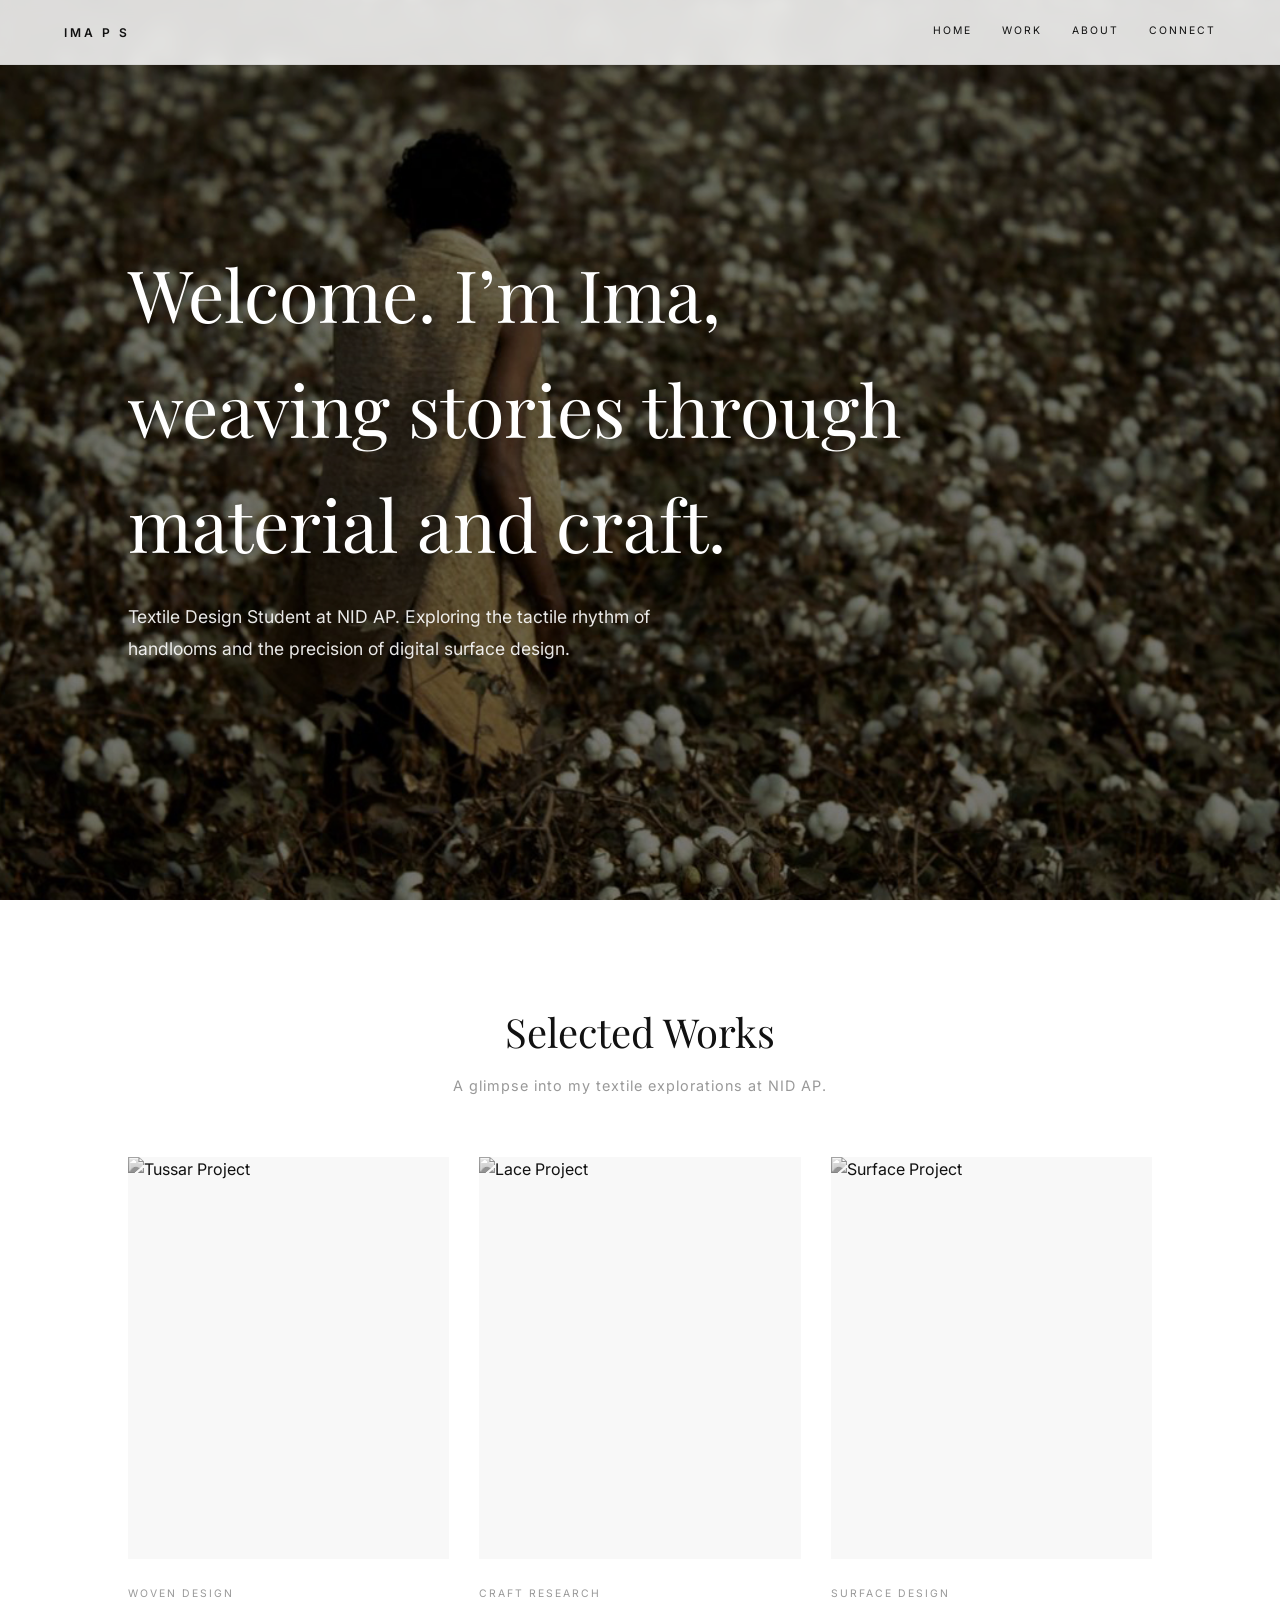
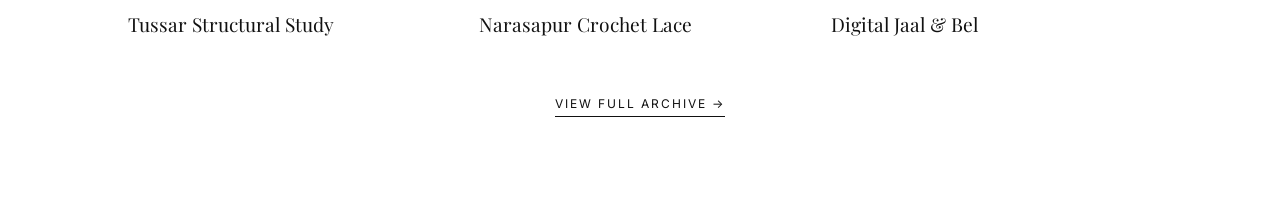
==== index.html @ 6221cf22 "update 2" ====
<!DOCTYPE html>
<html lang="en">
<head>
    <meta charset="UTF-8">
    <meta name="viewport" content="width=device-width, initial-scale=1.0">
    <title>Ima P S | Home</title>
    <link rel="stylesheet" href="style.css">
    <link href="https://fonts.googleapis.com/css2?family=Playfair+Display:ital,wght@0,400;1,700&family=Inter:wght@300;400;600&display=swap" rel="stylesheet">
</head>
<body>
  <nav>
    <div class="logo">
        <a href="index.html">Ima P S</a>
    </div>

    <div class="nav-links">
        <a href="index.html" class="nav-item">Home</a>
        <a href="work.html" class="nav-item">Work</a>
        <a href="about.html" class="nav-item">About</a>
        <a href="connect.html" class="nav-item">Connect</a>
    </div>
</nav>

   <main class="home-container">
    <div class="slideshow">
        <div class="slide active"><img src="images/woven design 1.jpg" alt="woen design project"></div>
        <div class="slide"><img src="images/woven design 2.jpg" alt="woen design project"></div>
        <div class="slide"><img src="images/woven design 3.jpg" alt="woen design project"></div>
    </div>

    <section class="home-overlay">
        <div class="home-content">
            <h1>Welcome. I’m Ima,<br>weaving stories through<br>material and craft.</h1>
            <p class="journey-note">
                Textile Design Student at NID AP. Exploring the tactile rhythm of handlooms and the precision of digital surface design.
            </p>
        </div>
    </section>
</main>
<section class="featured-works-home">
    <div class="featured-header">
        <h2>Selected Works</h2>
        <p>A glimpse into my textile explorations at NID AP.</p>
    </div>

    <div class="featured-grid-home">
        <a href="tussar.html" class="featured-item">
            <div class="featured-img">
                <img src="images/tussar-home.jpg" alt="Tussar Project">
            </div>
            <div class="featured-info">
                <span>Woven Design</span>
                <h3>Tussar Structural Study</h3>
            </div>
        </a>

        <a href="narasapur.html" class="featured-item">
            <div class="featured-img">
                <img src="images/lace-home.jpg" alt="Lace Project">
            </div>
            <div class="featured-info">
                <span>Craft Research</span>
                <h3>Narasapur Crochet Lace</h3>
            </div>
        </a>

        <a href="surface-design.html" class="featured-item">
            <div class="featured-img">
                <img src="images/surface-home.jpg" alt="Surface Project">
            </div>
            <div class="featured-info">
                <span>Surface Design</span>
                <h3>Digital Jaal & Bel</h3>
            </div>
        </a>
    </div>

    <div class="view-all-container">
        <a href="work.html" class="view-all-btn">View Full Archive →</a>
    </div>
</section>
<script src="https://cdnjs.cloudflare.com/ajax/libs/gsap/3.12.2/gsap.min.js"></script>
<script>
    let slides = document.querySelectorAll('.slide');
    let current = 0;

    function nextSlide() {
        // Fade out current
        gsap.to(slides[current], { opacity: 0, duration: 1.5 });
        
        // Move to next
        current = (current + 1) % slides.length;
        
        // Fade in next
        gsap.to(slides[current], { opacity: 1, duration: 1.5 });
    }

    // Change slide every 4 seconds
    setInterval(nextSlide, 4000);
</script>
</body>
</html>
---- style.css ----
:root { 
    --bg: #ffffff; 
    --text: #111111; 
    --accent: #999999; 
    --light: #f8f8f8; 
}

/* --- Global Reset --- */
* { margin: 0; padding: 0; box-sizing: border-box; }

body { 
    background: var(--bg); 
    color: var(--text); 
    font-family: 'Inter', sans-serif; 
    line-height: 1.6; 
}

h1, h2, h3 { font-family: 'Playfair Display', serif; font-weight: 400; }
a { text-decoration: none; color: inherit; transition: 0.3s; }

/* --- Navigation (Injiri Style) --- */
/* Navigation */
/* --- Slim Navigation --- */
nav {
    position: fixed; 
    top: 0; 
    width: 100%; 
    height: 65px; /* Reduced from 90px to make it slim */
    display: flex; 
    justify-content: space-between; 
    align-items: center;
    padding: 0 5%; 
    background: rgba(255, 255, 255, 0.85); 
    backdrop-filter: blur(10px); 
    z-index: 1000;
    border-bottom: 1px solid rgba(0,0,0,0.05); /* Very faint line for definition */
}

.logo a { 
    font-weight: 600; 
    text-transform: uppercase; 
    letter-spacing: 3px; 
    font-size: 0.75rem; /* Slightly smaller for the slim bar */
}

.nav-links {
    display: flex;
    gap: 30px; 
}

.nav-links a { 
    font-size: 0.65rem; /* Scaled down slightly */
    text-transform: uppercase; 
    letter-spacing: 2px; 
    padding-bottom: 2px;
}
/* This highlights the page you are currently on */
.nav-links a:hover, .nav-links a.active { 
    color: var(--accent); 
    border-bottom: 1px solid var(--accent); 
}
/* --- Standard Page Spacing --- */
/* This adds space to About, Work, and Connect so they don't hide under the Nav */
.about-section, .gallery-container, .contact-wrap {
    padding: 120px 10% 80px 10%;
}

/* --- Home Slideshow (Full Screen) --- */
.home-container {
    position: relative;
    height: 100vh; 
    width: 100%;
    overflow: hidden;
    z-index: 1;
}

.slideshow {
    position: absolute;
    top: 0; left: 0;
    width: 100%; height: 100%;
    z-index: 1;
}

.slide {
    position: absolute;
    top: 0; left: 0;
    width: 100%; height: 100%;
    opacity: 0;
    transition: opacity 1.5s ease-in-out; /* Smooth cross-fade */
}

.slide.active { opacity: 1; }

.slide img {
    width: 100%;
    height: 100%;
    object-fit: cover;
}

/* --- Home Content Overlay --- */
.home-overlay {
    position: relative;
    z-index: 10;
    height: 100%;
    display: flex;
    align-items: center;
    padding: 0 10%;
    background: rgba(0, 0, 0, 0.15); /* Darkens the image slightly for text clarity */
    color: #ffffff;
}

.home-content h1 {
    font-size: clamp(2.5rem, 6vw, 4.5rem);
    margin-bottom: 20px;
    text-shadow: 0 2px 15px rgba(0,0,0,0.3);
}

.journey-note {
    max-width: 600px;
    font-size: 1.1rem;
    color: rgba(255,255,255,0.9);
    line-height: 1.8;
}

/* --- About & CV --- */
.about-grid { 
    display: grid; 
    grid-template-columns: 1fr 1fr; 
    gap: 60px; 
    margin-bottom: 80px; 
    align-items: center; 
}

.profile-frame img { 
    width: 100%; 
    aspect-ratio: 4/5; 
    object-fit: cover; 
    background: var(--light); 
}

.cv-container h3 { 
    margin-bottom: 30px; 
    font-size: 0.8rem; 
    text-transform: uppercase; 
    letter-spacing: 2px; 
    color: var(--accent); 
}

.cv-row { 
    border-top: 1px solid #eee; 
    padding: 25px 0; 
    display: grid; 
    grid-template-columns: 1fr 2fr; 
}

/* --- Work Gallery (Safa Thasni Look) --- */
.project-grid { 
    display: grid; 
    grid-template-columns: repeat(auto-fill, minmax(300px, 1fr)); 
    gap: 50px 30px; 
}

.project-image { 
    width: 100%; 
    aspect-ratio: 3/4; 
    overflow: hidden; 
    background: var(--light); 
    margin-bottom: 15px; 
}

.project-image img { 
    width: 100%; height: 100%; 
    object-fit: cover; 
    filter: grayscale(100%); 
    transition: 0.8s cubic-bezier(0.16, 1, 0.3, 1); 
}

.project-card:hover img { 
    filter: grayscale(0%); 
    transform: scale(1.03); 
}

.project-info span { 
    font-size: 0.65rem; 
    text-transform: uppercase; 
    letter-spacing: 1.5px; 
    color: var(--accent); 
}

/* --- Contact Form --- */
.contact-form { 
    display: flex; 
    flex-direction: column; 
    gap: 30px; 
    max-width: 600px; 
    margin-top: 40px; 
}

.form-group { display: flex; flex-direction: column; border-bottom: 1px solid #ddd; }

.form-group label { 
    font-size: 0.6rem; 
    text-transform: uppercase; 
    letter-spacing: 2px; 
    color: var(--accent); 
    margin-bottom: 10px; 
}

.form-group input, .form-group textarea { 
    border: none; 
    outline: none; 
    padding-bottom: 10px; 
    font-size: 1.1rem; 
    background: transparent; 
}

.send-btn { 
    width: fit-content; 
    padding: 15px 45px; 
    background: #111; 
    color: #fff; 
    border: none; 
    cursor: pointer; 
    text-transform: uppercase; 
    letter-spacing: 2px; 
    font-size: 0.7rem; 
    margin-top: 20px;
}

/* --- Footer --- */
footer {
    padding: 60px 10%;
    text-align: center;
    font-size: 0.7rem;
    letter-spacing: 2px;
    text-transform: uppercase;
    color: var(--accent);
}

/* --- Mobile Fixes --- */
@media (max-width: 800px) {
    .about-grid, .cv-row { grid-template-columns: 1fr; gap: 20px; }
    nav { height: 70px; }
    .about-section, .gallery-container, .contact-wrap { padding-top: 100px; }
}
/* --- Adjusted Page Spacing --- */
.about-section, .gallery-container, .contact-wrap {
    padding: 95px 10% 60px 10%; /* Reduced from 120px to match the slim nav */
}
.home-overlay {
    height: 100vh;
    display: flex;
    align-items: center;
    padding: 0 10%;
}/* --- Project Detail Styles --- */
.project-detail-container {
    padding: 100px 10% 60px 10%;
}

.project-header {
    margin-bottom: 60px;
}

.back-link {
    font-size: 0.7rem;
    text-transform: uppercase;
    letter-spacing: 2px;
    color: var(--accent);
    display: block;
    margin-bottom: 20px;
}

.project-header h1 {
    font-size: 3rem;
    margin-bottom: 10px;
}

.project-subtitle {
    font-size: 0.9rem;
    color: var(--accent);
    text-transform: uppercase;
    letter-spacing: 1px;
}

/* Images & Text */
.project-content .large-image {
    width: 100%;
    margin-bottom: 40px;
}

.project-content .large-image img { width: 100%; height: auto; }

.project-description {
    max-width: 700px;
    margin-bottom: 60px;
    font-size: 1.1rem;
    line-height: 1.8;
}

.image-grid {
    display: grid;
    grid-template-columns: 1fr 1fr;
    gap: 30px;
    margin-bottom: 100px;
}

.image-grid img { width: 100%; }

/* Pagination (Next Project) */
.project-pagination {
    border-top: 1px solid #eee;
    padding-top: 60px;
    display: flex;
    justify-content: flex-end; /* Puts "Next" on the right */
}

.next-project {
    text-align: right;
    transition: 0.3s;
}

.next-project span {
    font-size: 0.7rem;
    text-transform: uppercase;
    letter-spacing: 2px;
    color: var(--accent);
}

.next-project h3 {
    font-size: 1.8rem;
    margin-top: 10px;
}

.next-project:hover {
    color: var(--accent);
}/* --- Featured Works on Home --- */
.featured-works-home {
    padding: 100px 10%;
    background: var(--bg);
}

.featured-header {
    margin-bottom: 60px;
    text-align: center;
}

.featured-header h2 {
    font-size: 2.5rem;
    margin-bottom: 10px;
}

.featured-header p {
    color: var(--accent);
    font-size: 0.9rem;
    letter-spacing: 1px;
}

.featured-grid-home {
    display: grid;
    grid-template-columns: repeat(3, 1fr); /* Exactly 3 spaces */
    gap: 30px;
    margin-bottom: 50px;
}

.featured-item {
    display: block;
    text-decoration: none;
    color: inherit;
}

.featured-img {
    width: 100%;
    aspect-ratio: 4/5;
    background: var(--light);
    overflow: hidden;
    margin-bottom: 20px;
}

.featured-img img {
    width: 100%;
    height: 100%;
    object-fit: cover;
    filter: grayscale(100%); /* Injiri/Safa Aesthetic */
    transition: 0.6s cubic-bezier(0.16, 1, 0.3, 1);
}

.featured-item:hover .featured-img img {
    filter: grayscale(0%);
    transform: scale(1.05);
}

.featured-info span {
    font-size: 0.65rem;
    text-transform: uppercase;
    letter-spacing: 2px;
    color: var(--accent);
}

.featured-info h3 {
    font-size: 1.2rem;
    margin-top: 5px;
}

/* View All Button */
.view-all-container {
    text-align: center;
    margin-top: 40px;
}

.view-all-btn {
    font-size: 0.75rem;
    text-transform: uppercase;
    letter-spacing: 2px;
    border-bottom: 1px solid var(--text);
    padding-bottom: 5px;
    transition: 0.3s;
}

.view-all-btn:hover {
    color: var(--accent);
    border-color: var(--accent);
}

/* Responsive */
@media (max-width: 900px) {
    .featured-grid-home {
        grid-template-columns: 1fr; /* Stack vertically on mobile */
    }
}
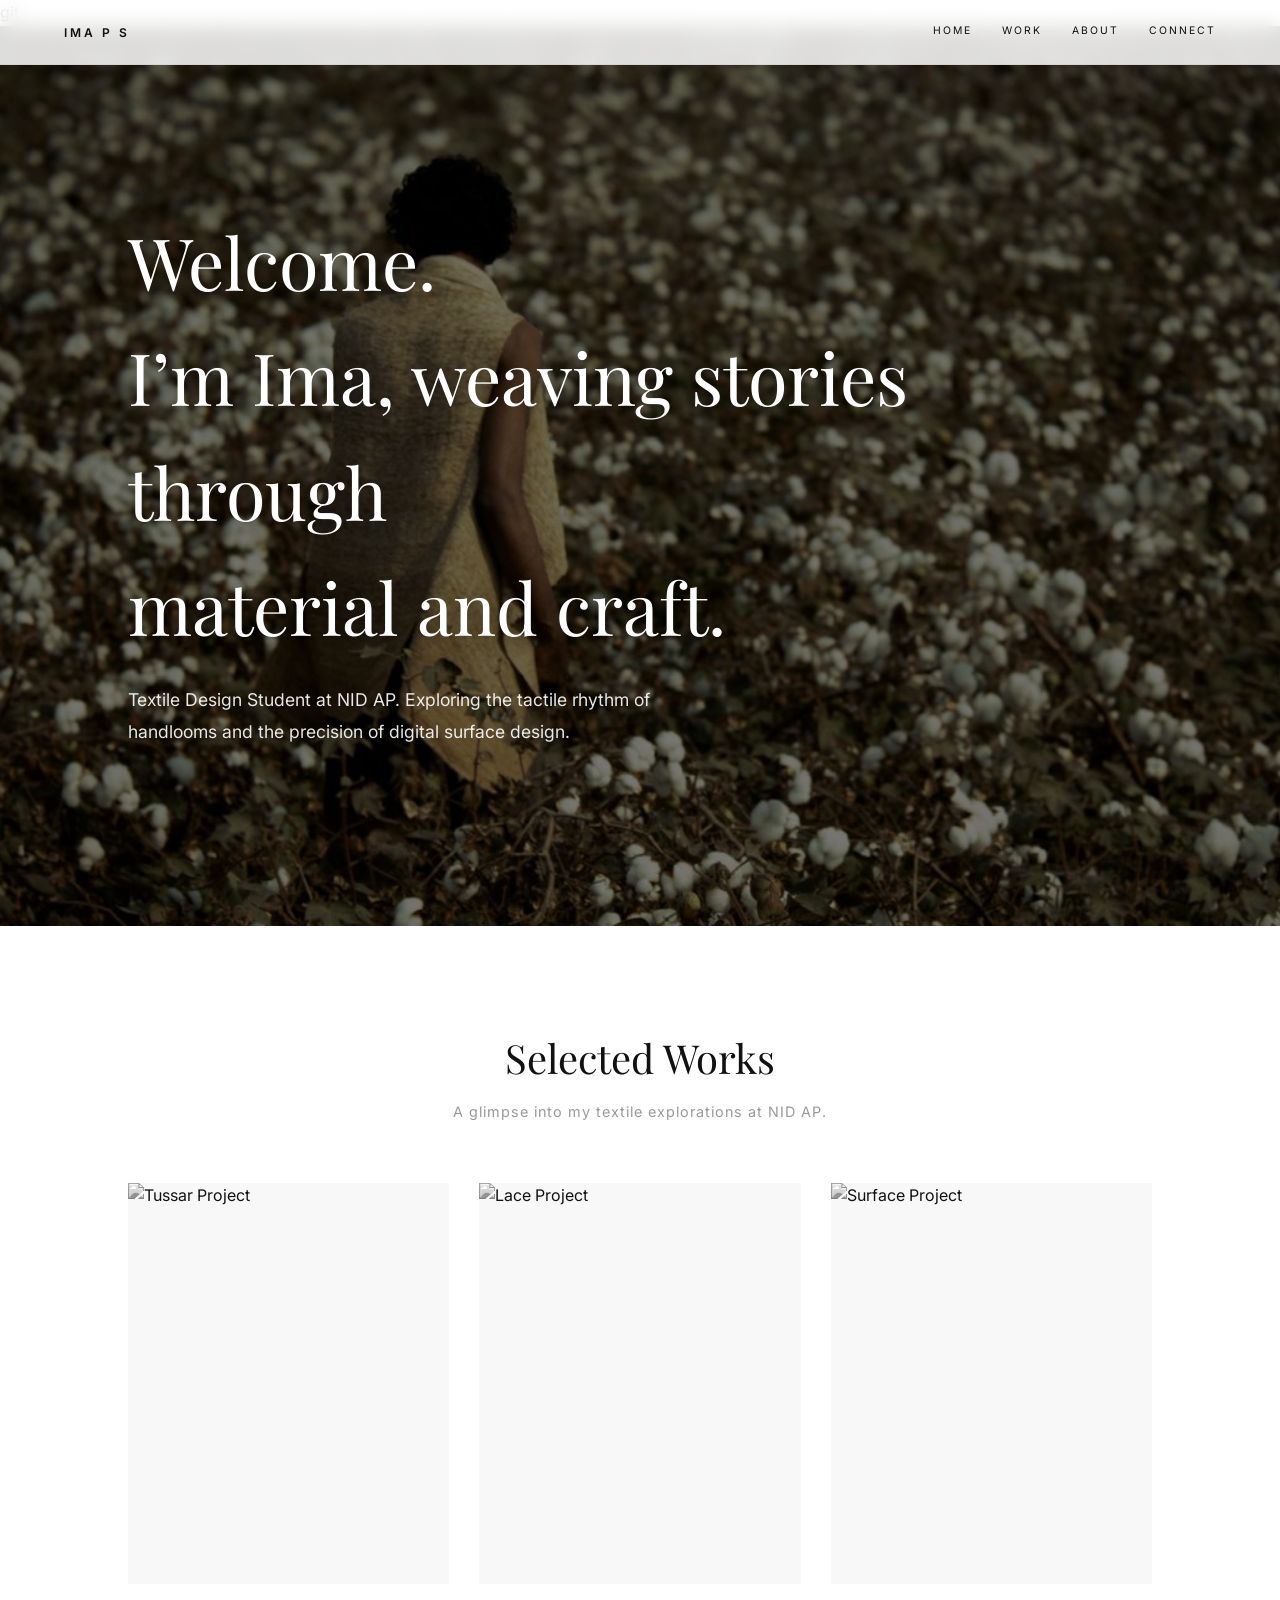
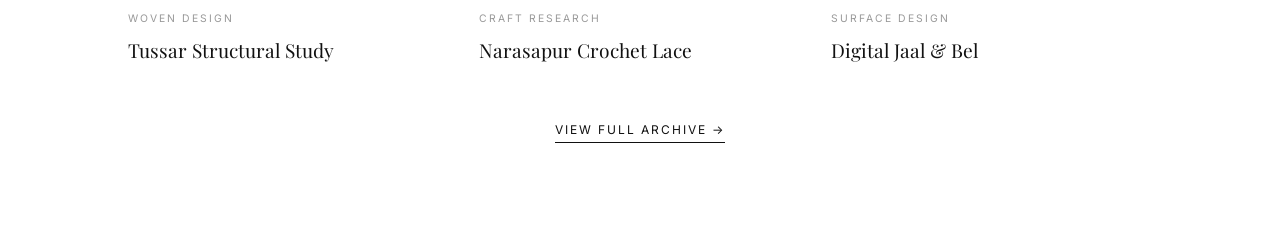
==== commit a785349b: "update 5" ====
--- a/index.html
+++ b/index.html
@@ -7,7 +7,7 @@
     <link rel="stylesheet" href="style.css">
     <link href="https://fonts.googleapis.com/css2?family=Playfair+Display:ital,wght@0,400;1,700&family=Inter:wght@300;400;600&display=swap" rel="stylesheet">
 </head>
-<body>
+git <body>
   <nav>
     <div class="logo">
         <a href="index.html">Ima P S</a>
@@ -30,7 +30,7 @@
 
     <section class="home-overlay">
         <div class="home-content">
-            <h1>Welcome. I’m Ima,<br>weaving stories through<br>material and craft.</h1>
+            <h1>Welcome.<br>I’m Ima, weaving stories through<br>material and craft.</h1>
             <p class="journey-note">
                 Textile Design Student at NID AP. Exploring the tactile rhythm of handlooms and the precision of digital surface design.
             </p>
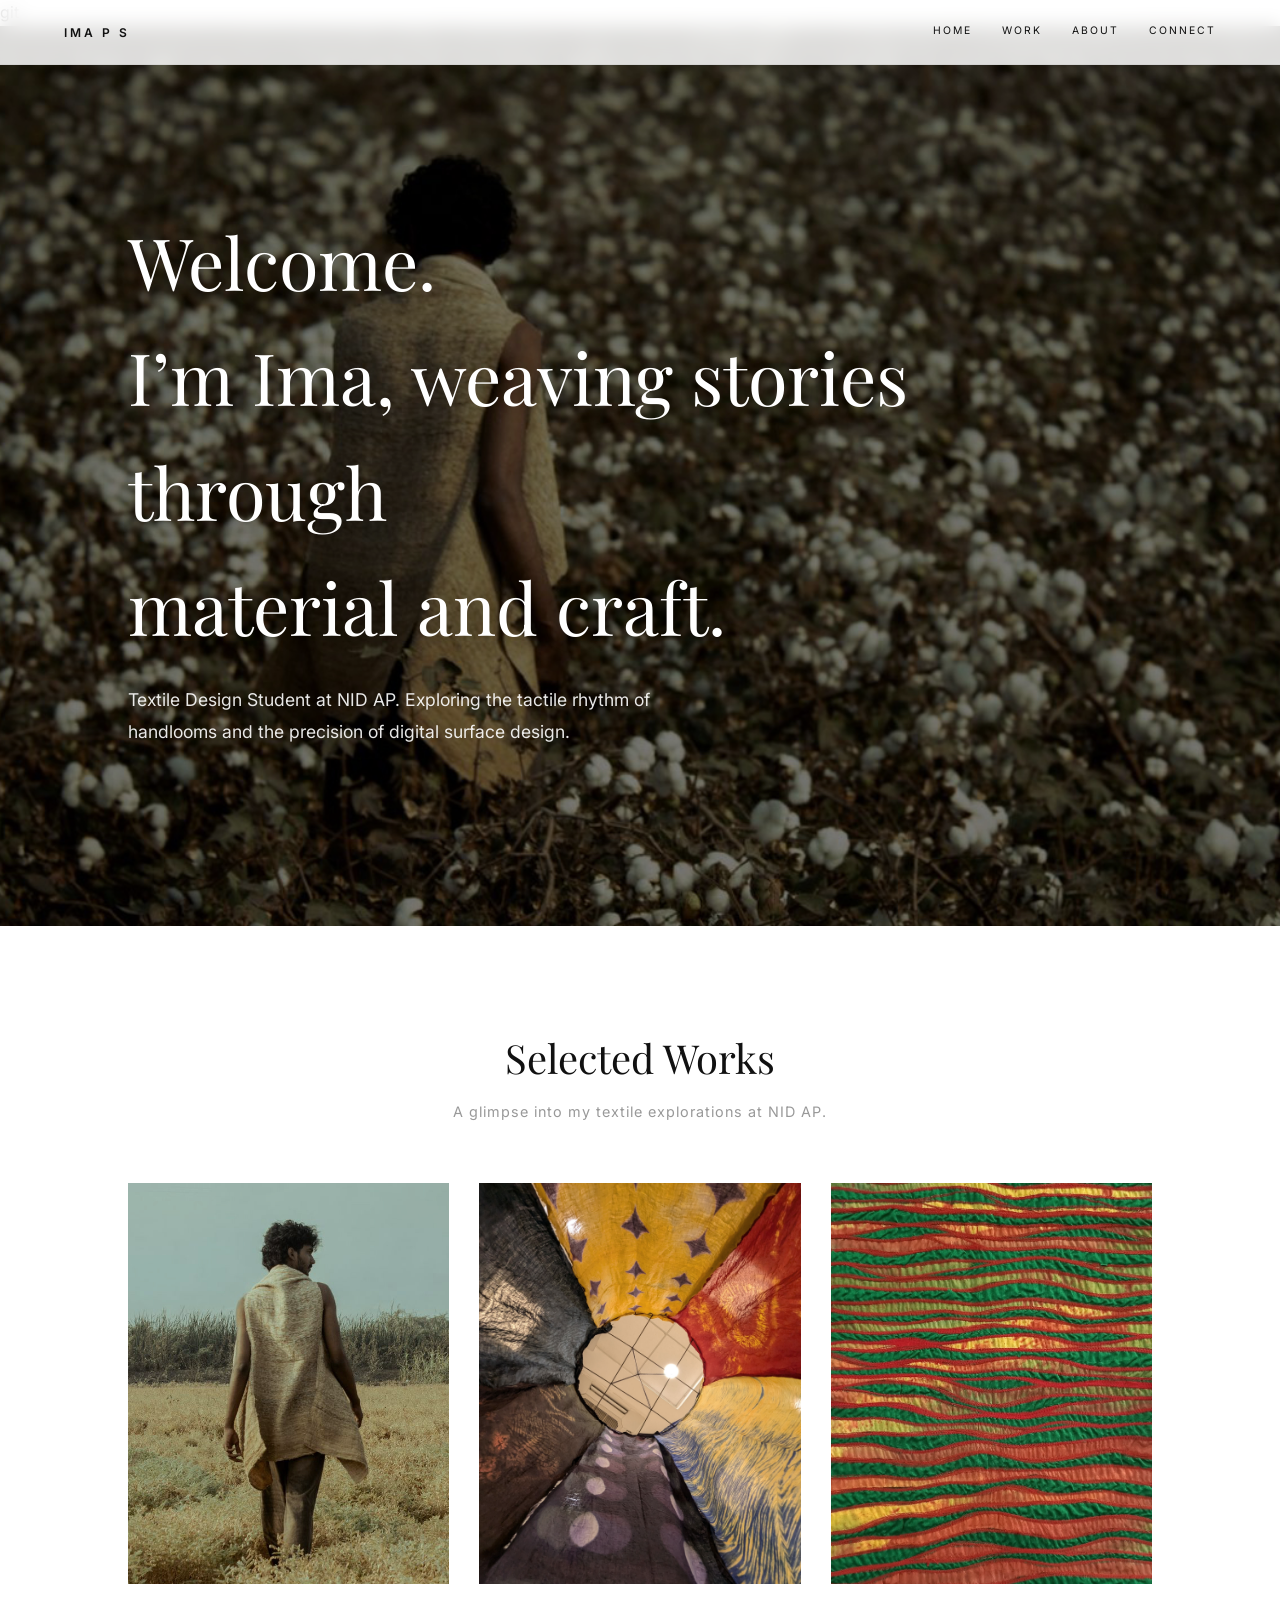
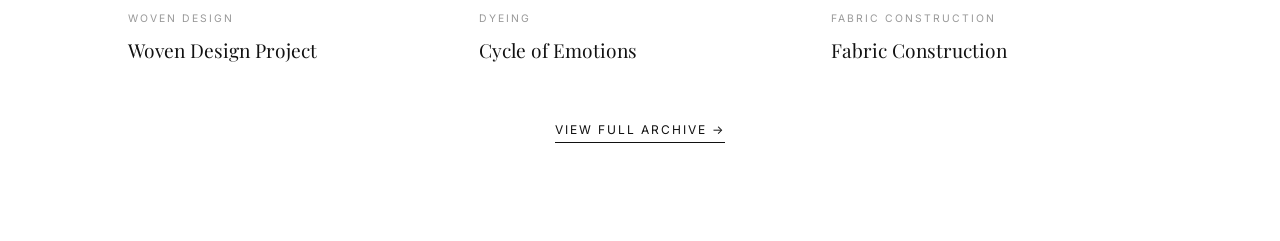
==== commit 1a5712a0: "update 6" ====
--- a/index.html
+++ b/index.html
@@ -46,31 +46,31 @@
     <div class="featured-grid-home">
         <a href="tussar.html" class="featured-item">
             <div class="featured-img">
-                <img src="images/tussar-home.jpg" alt="Tussar Project">
+                <img src="images/woven design 3.jpg" alt="Tussar Project">
             </div>
             <div class="featured-info">
                 <span>Woven Design</span>
-                <h3>Tussar Structural Study</h3>
+                <h3>Woven Design Project</h3>
             </div>
         </a>
 
-        <a href="narasapur.html" class="featured-item">
+        <a href="dyeing.html" class="featured-item">
             <div class="featured-img">
-                <img src="images/lace-home.jpg" alt="Lace Project">
+                <img src="images/dyeing 1.jpg" alt="dyeing">
             </div>
             <div class="featured-info">
-                <span>Craft Research</span>
-                <h3>Narasapur Crochet Lace</h3>
+                <span>dyeing</span>
+                <h3>Cycle of Emotions</h3>
             </div>
         </a>
 
         <a href="surface-design.html" class="featured-item">
             <div class="featured-img">
-                <img src="images/surface-home.jpg" alt="Surface Project">
+                <img src="images/Fabric construction 1.jpg" alt="fabric construction">
             </div>
             <div class="featured-info">
-                <span>Surface Design</span>
-                <h3>Digital Jaal & Bel</h3>
+                <span>Fabric Construction</span>
+                <h3>Fabric Construction</h3>
             </div>
         </a>
     </div>
--- a/style.css
+++ b/style.css
@@ -171,7 +171,7 @@
 .project-image img { 
     width: 100%; height: 100%; 
     object-fit: cover; 
-    filter: grayscale(100%); 
+    filter: grayscale(5%); 
     transition: 0.8s cubic-bezier(0.16, 1, 0.3, 1); 
 }
 
@@ -380,7 +380,7 @@
     width: 100%;
     height: 100%;
     object-fit: cover;
-    filter: grayscale(100%); /* Injiri/Safa Aesthetic */
+    filter: grayscale(10%); /* Injiri/Safa Aesthetic */
     transition: 0.6s cubic-bezier(0.16, 1, 0.3, 1);
 }
 
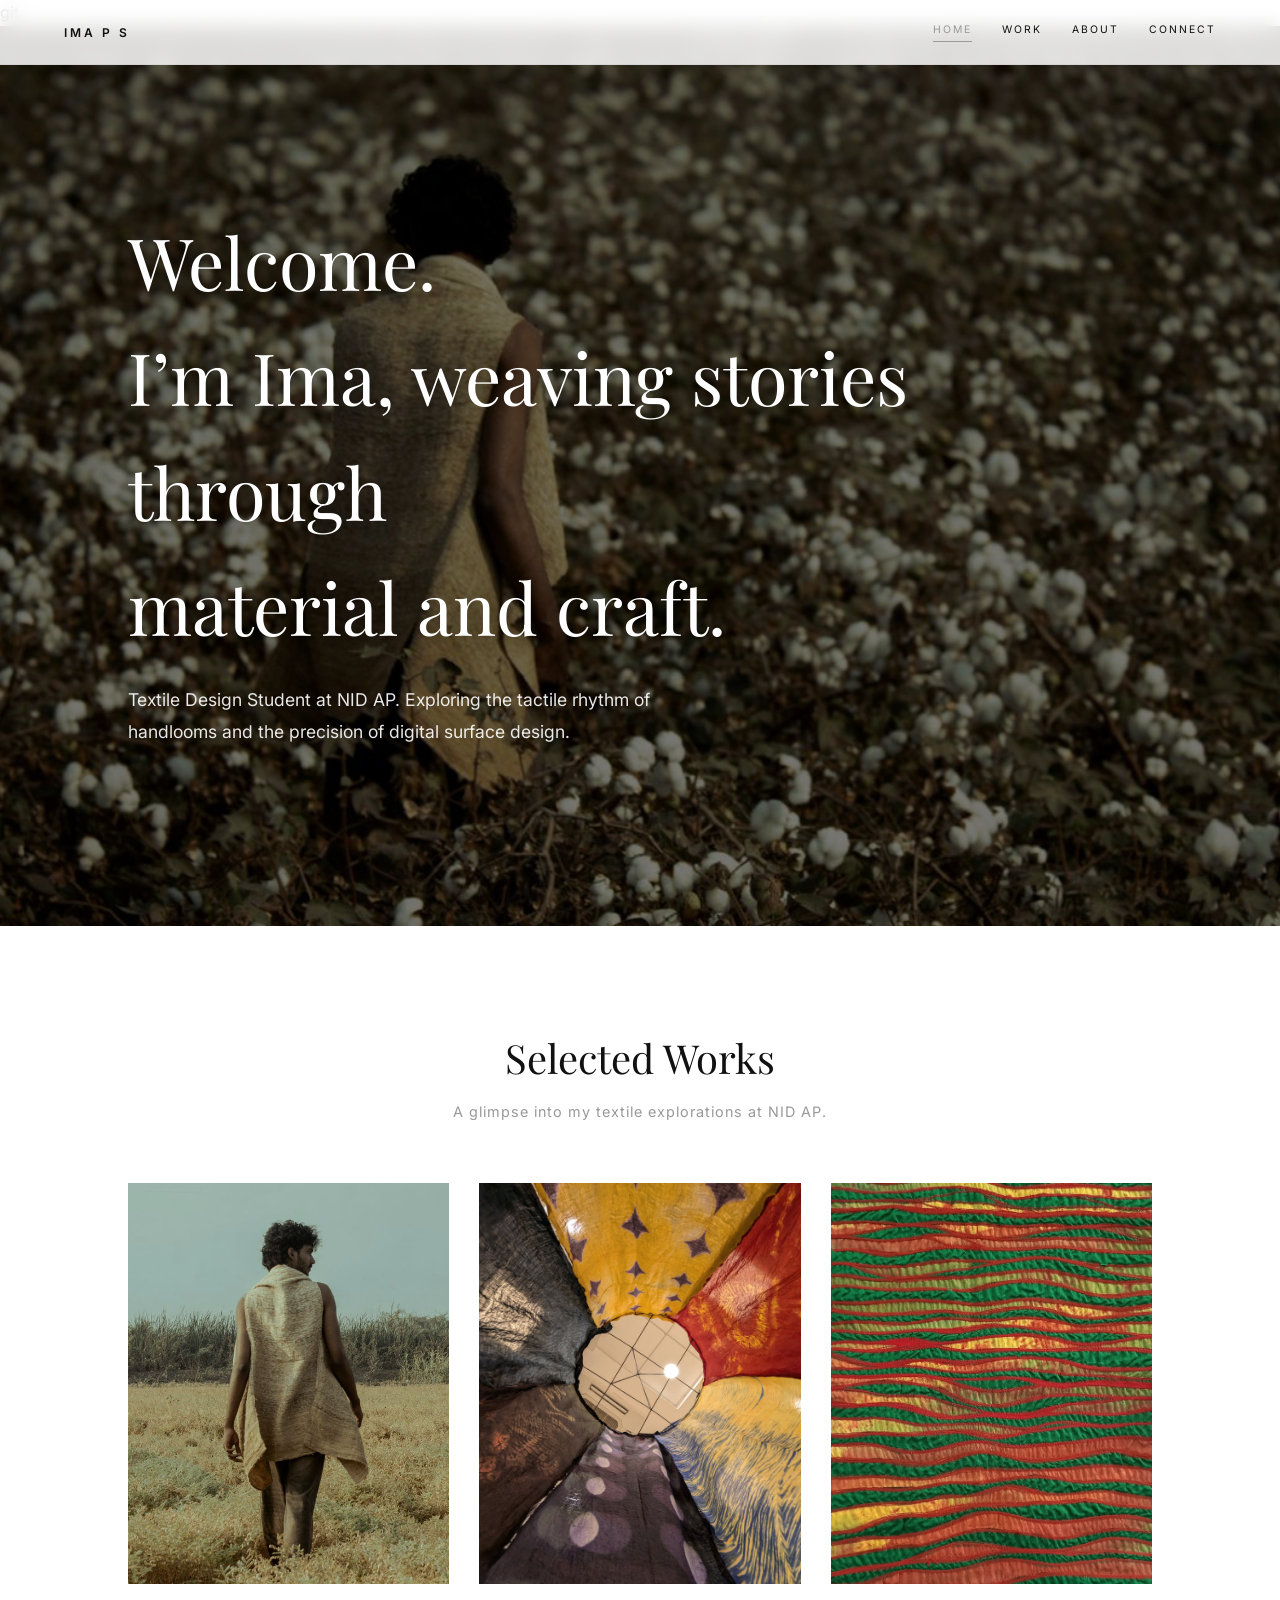
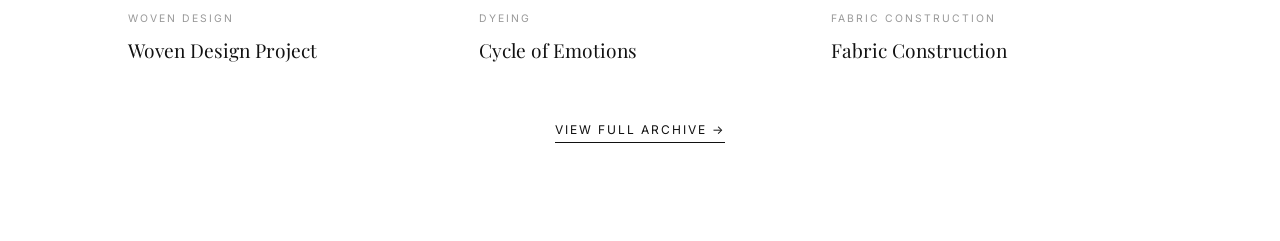
==== commit 9e45de6c: "major update" ====
--- a/index.html
+++ b/index.html
@@ -14,7 +14,7 @@
     </div>
 
     <div class="nav-links">
-        <a href="index.html" class="nav-item">Home</a>
+        <a href="index.html" class="nav-item active">Home</a>
         <a href="work.html" class="nav-item">Work</a>
         <a href="about.html" class="nav-item">About</a>
         <a href="connect.html" class="nav-item">Connect</a>
@@ -64,7 +64,7 @@
             </div>
         </a>
 
-        <a href="surface-design.html" class="featured-item">
+        <a href="fabric-construction.html" class="featured-item">
             <div class="featured-img">
                 <img src="images/Fabric construction 1.jpg" alt="fabric construction">
             </div>
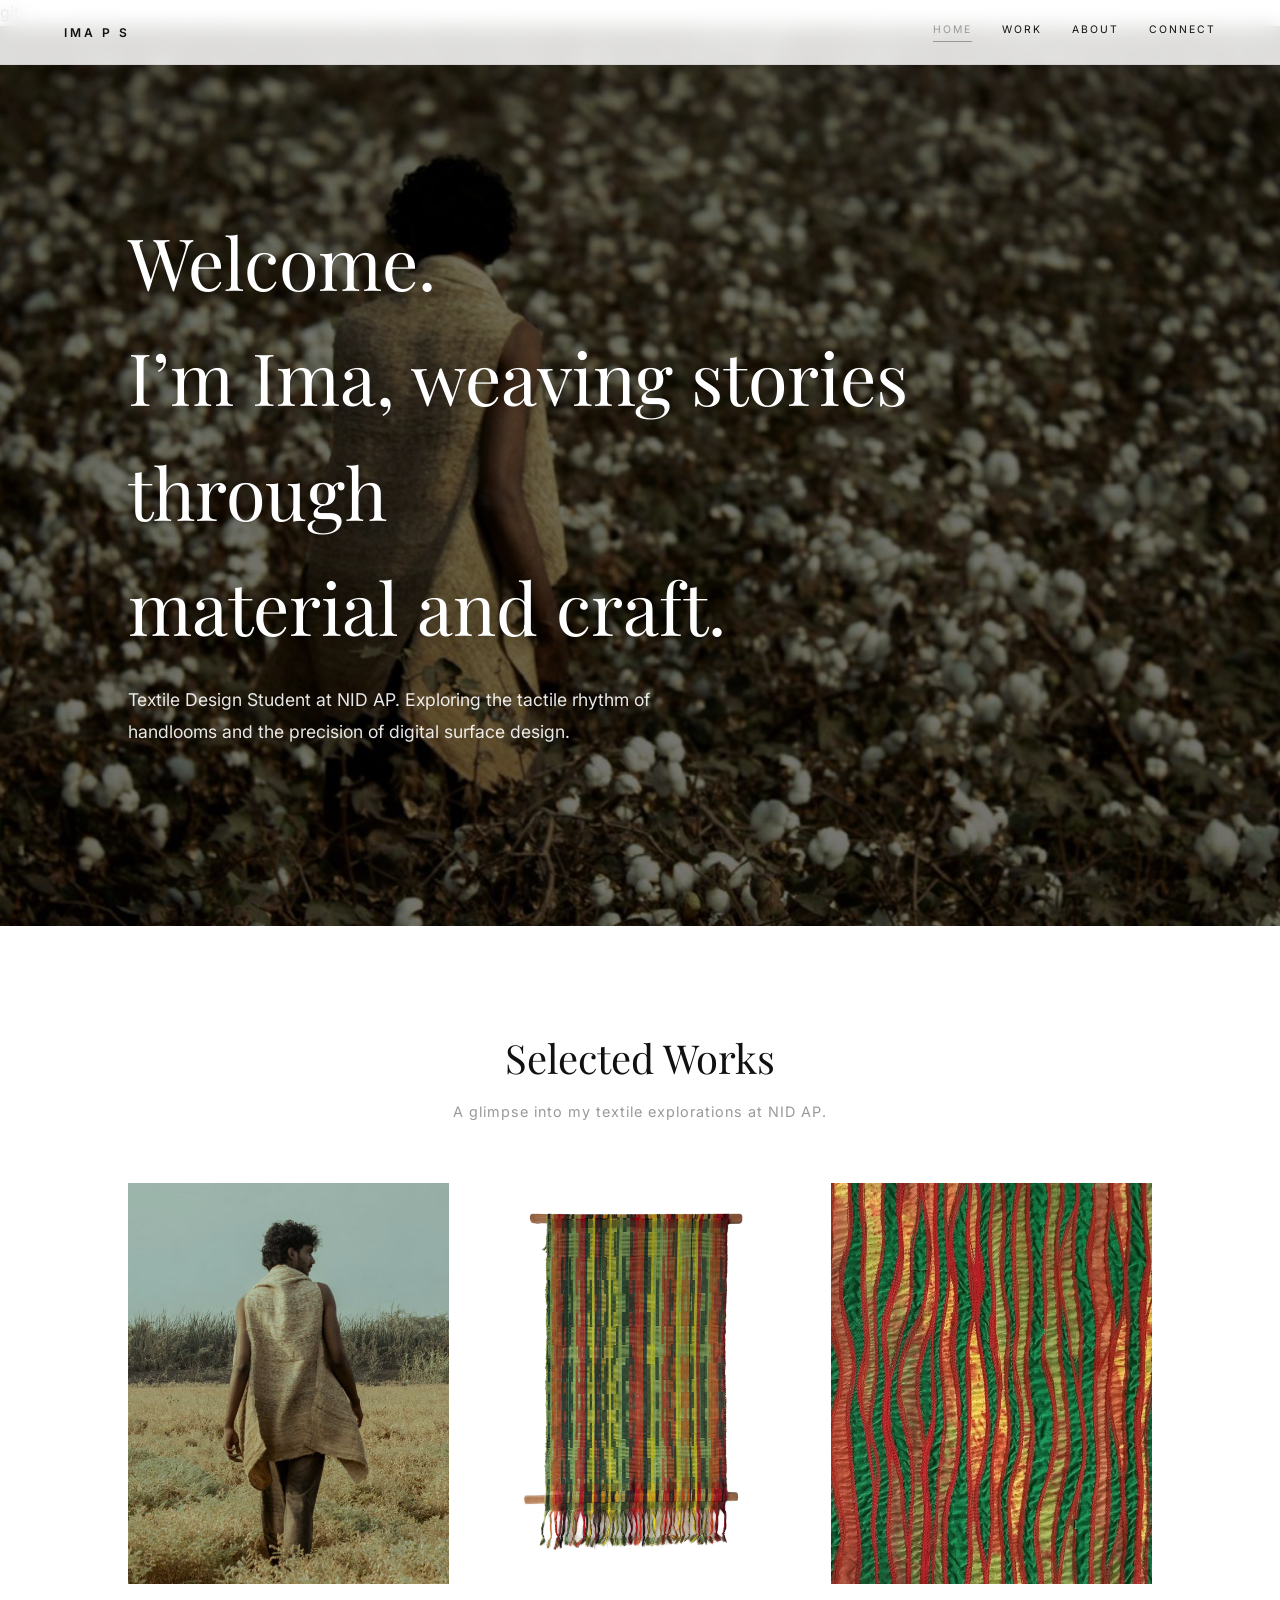
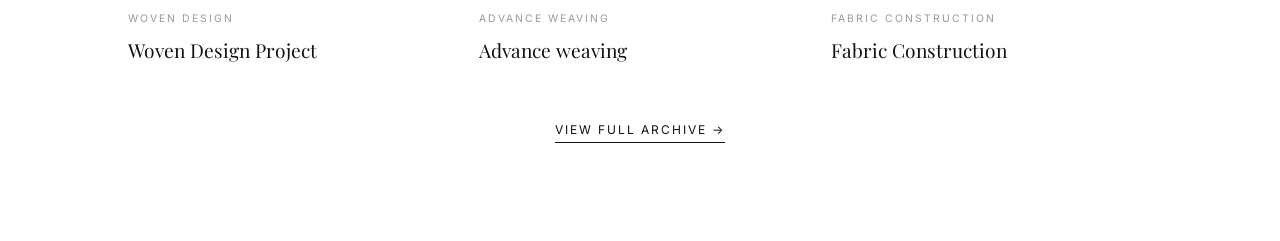
==== commit 1578cc54: "update 21" ====
--- a/index.html
+++ b/index.html
@@ -54,13 +54,13 @@
             </div>
         </a>
 
-        <a href="dyeing.html" class="featured-item">
+        <a href="adv-weaving.html" class="featured-item">
             <div class="featured-img">
-                <img src="images/dyeing 1.jpg" alt="dyeing">
+                <img src="images/advance weaving 1.jpg" alt="dyeing">
             </div>
             <div class="featured-info">
-                <span>dyeing</span>
-                <h3>Cycle of Emotions</h3>
+                <span>Advance weaving</span>
+                <h3>Advance weaving</h3>
             </div>
         </a>
 
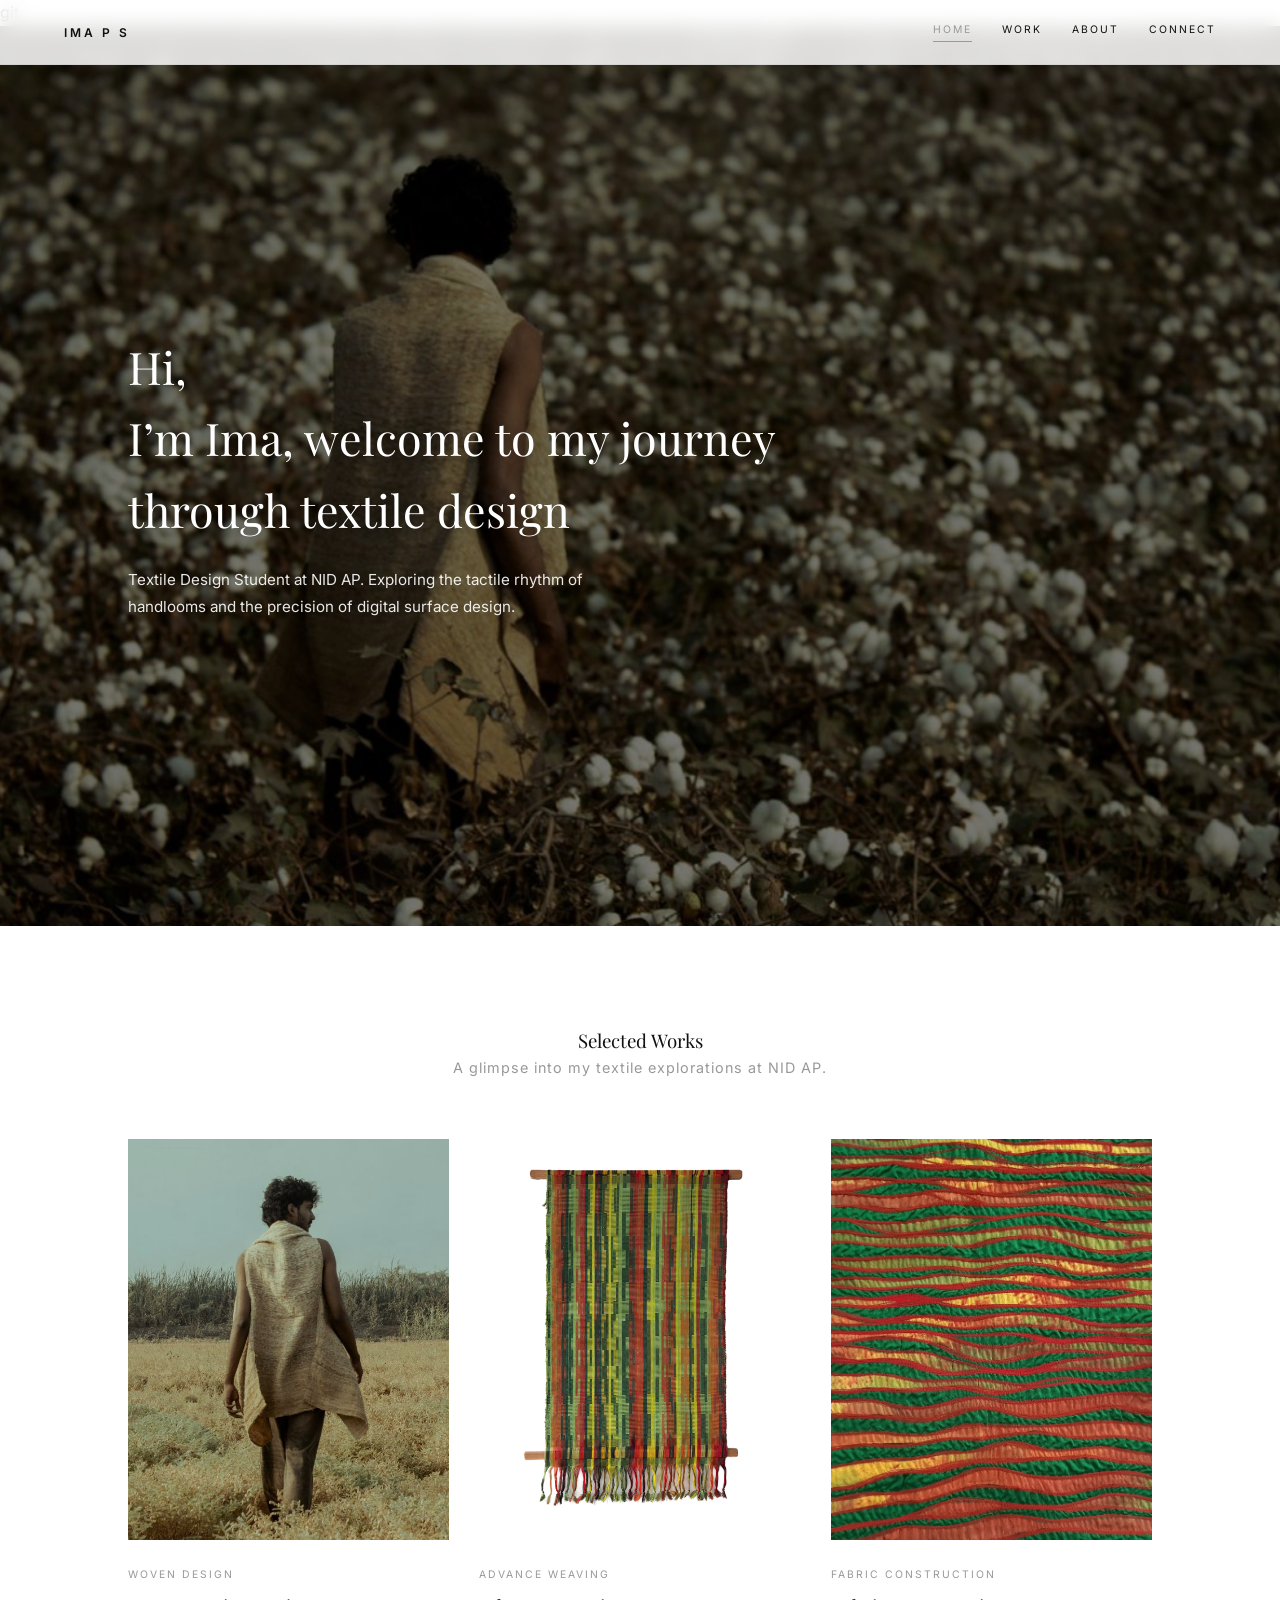
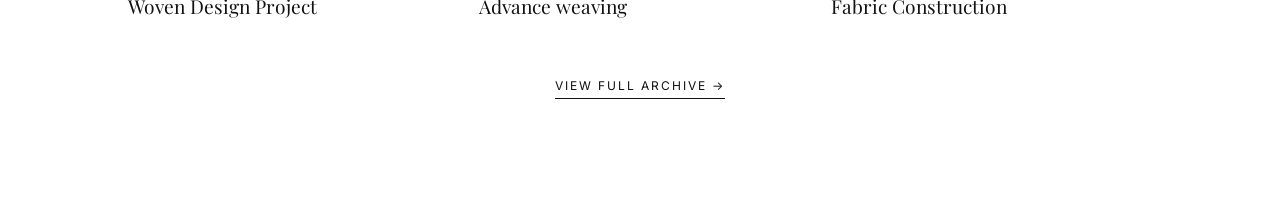
==== commit 51b94e87: "update 23" ====
--- a/index.html
+++ b/index.html
@@ -30,7 +30,7 @@
 
     <section class="home-overlay">
         <div class="home-content">
-            <h1>Welcome.<br>I’m Ima, weaving stories through<br>material and craft.</h1>
+            <h1>Hi,<br>I’m Ima, welcome to my journey <br>through textile design</h1>
             <p class="journey-note">
                 Textile Design Student at NID AP. Exploring the tactile rhythm of handlooms and the precision of digital surface design.
             </p>
@@ -39,7 +39,7 @@
 </main>
 <section class="featured-works-home">
     <div class="featured-header">
-        <h2>Selected Works</h2>
+        <h3>Selected Works</h3>
         <p>A glimpse into my textile explorations at NID AP.</p>
     </div>
 
@@ -66,7 +66,7 @@
 
         <a href="fabric-construction.html" class="featured-item">
             <div class="featured-img">
-                <img src="images/Fabric construction 1.jpg" alt="fabric construction">
+                <img src="images/Fabric construction.jpg" alt="fabric construction">
             </div>
             <div class="featured-info">
                 <span>Fabric Construction</span>
--- a/style.css
+++ b/style.css
@@ -16,6 +16,7 @@
 }
 
 h1, h2, h3 { font-family: 'Playfair Display', serif; font-weight: 400; }
+p {font-size: 0.75rem; /* smaller */}
 a { text-decoration: none; color: inherit; transition: 0.3s; }
 
 /* --- Navigation (Injiri Style) --- */
@@ -110,14 +111,14 @@
 }
 
 .home-content h1 {
-    font-size: clamp(2.5rem, 6vw, 4.5rem);
+    font-size: clamp(1.8rem, 3.5vw, 3rem);
     margin-bottom: 20px;
     text-shadow: 0 2px 15px rgba(0,0,0,0.3);
 }
 
 .journey-note {
-    max-width: 600px;
-    font-size: 1.1rem;
+    max-width: 500px;
+    font-size: 0.95rem;
     color: rgba(255,255,255,0.9);
     line-height: 1.8;
 }
@@ -156,7 +157,7 @@
 /* --- Work Gallery (Safa Thasni Look) --- */
 .project-grid { 
     display: grid; 
-    grid-template-columns: repeat(auto-fill, minmax(300px, 1fr)); 
+    grid-template-columns: repeat(3, 1fr);
     gap: 50px 30px; 
 }
 
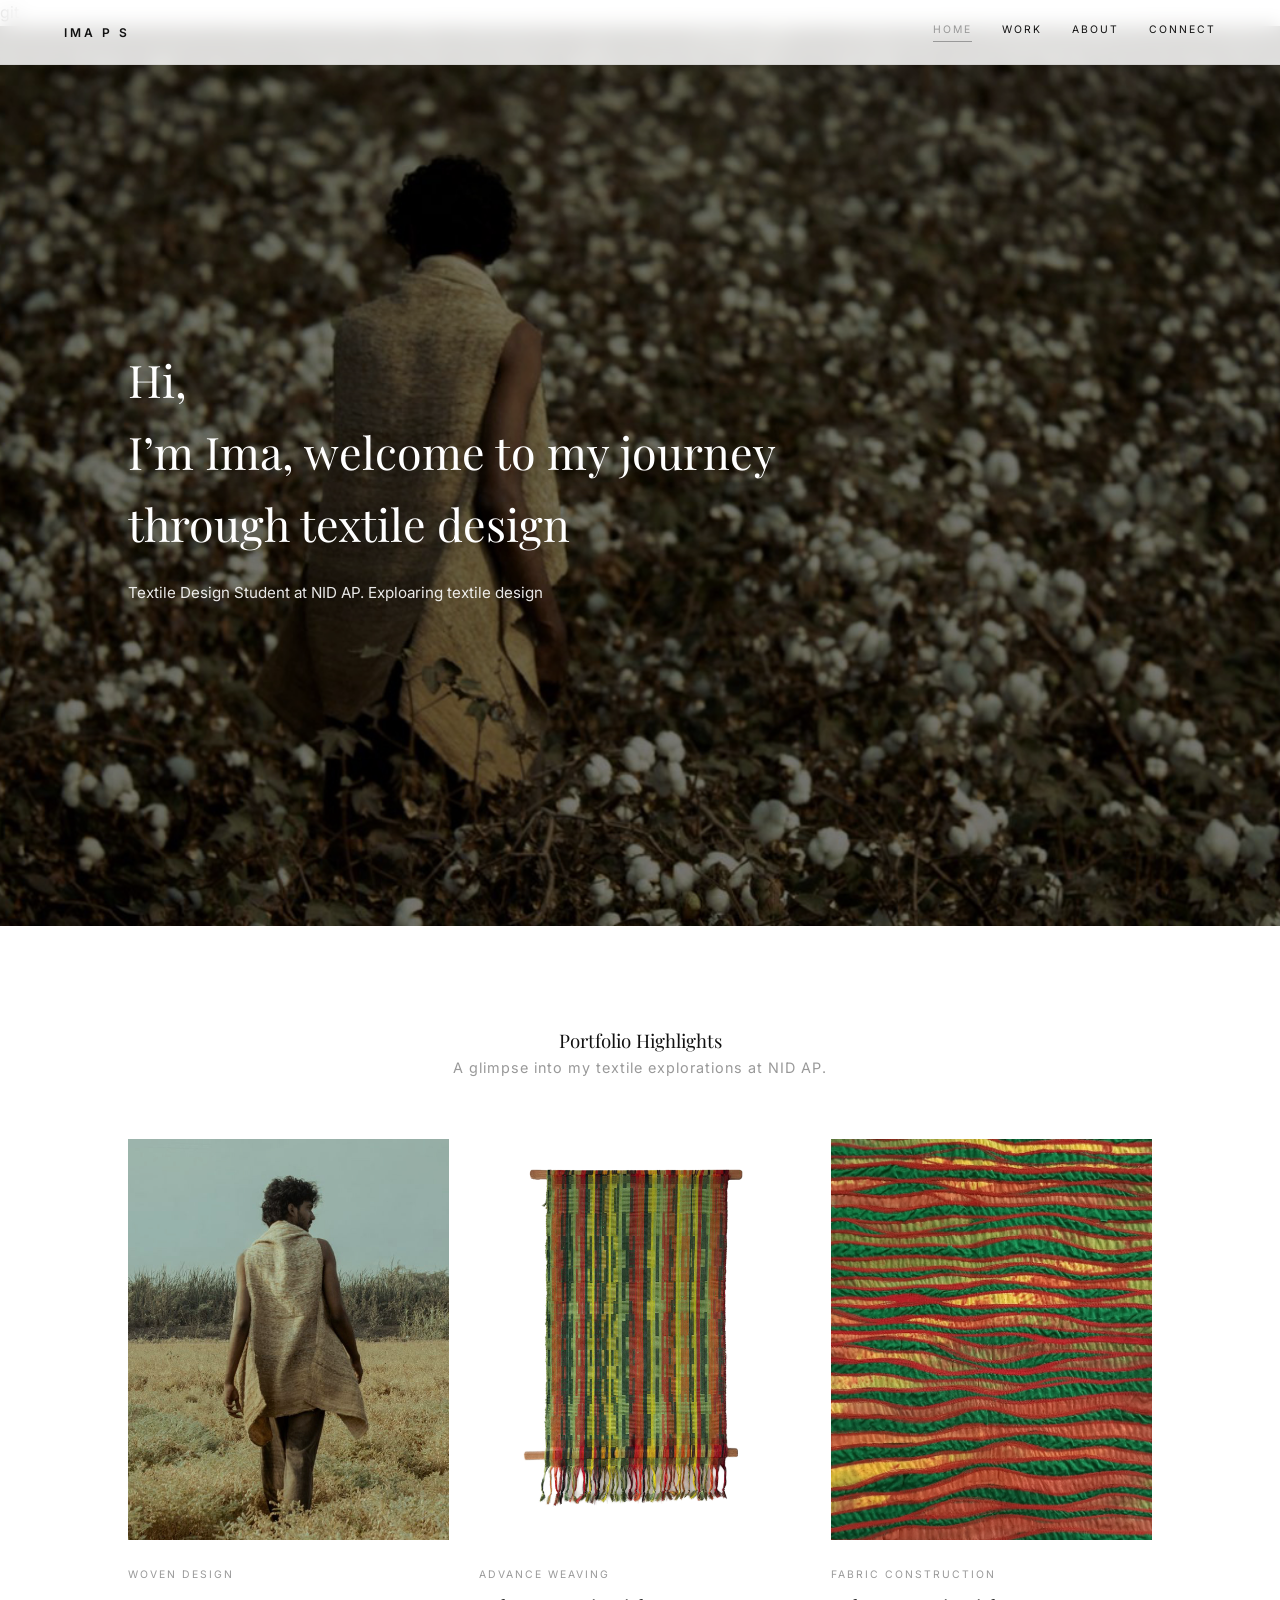
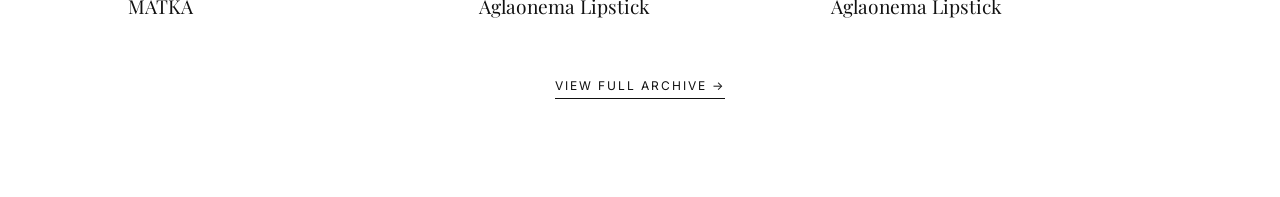
==== commit 03ff5c0e: "update 26" ====
--- a/index.html
+++ b/index.html
@@ -32,14 +32,14 @@
         <div class="home-content">
             <h1>Hi,<br>I’m Ima, welcome to my journey <br>through textile design</h1>
             <p class="journey-note">
-                Textile Design Student at NID AP. Exploring the tactile rhythm of handlooms and the precision of digital surface design.
+                Textile Design Student at NID AP. Exploaring textile design
             </p>
         </div>
     </section>
 </main>
 <section class="featured-works-home">
     <div class="featured-header">
-        <h3>Selected Works</h3>
+        <h3>Portfolio Highlights</h3>
         <p>A glimpse into my textile explorations at NID AP.</p>
     </div>
 
@@ -50,7 +50,7 @@
             </div>
             <div class="featured-info">
                 <span>Woven Design</span>
-                <h3>Woven Design Project</h3>
+                <h3>MATKA</h3>
             </div>
         </a>
 
@@ -60,7 +60,7 @@
             </div>
             <div class="featured-info">
                 <span>Advance weaving</span>
-                <h3>Advance weaving</h3>
+                <h3>Aglaonema Lipstick</h3>
             </div>
         </a>
 
@@ -69,8 +69,8 @@
                 <img src="images/Fabric construction.jpg" alt="fabric construction">
             </div>
             <div class="featured-info">
-                <span>Fabric Construction</span>
-                <h3>Fabric Construction</h3>
+                <span>Fabric Construction </span>
+                <h3>Aglaonema Lipstick</h3>
             </div>
         </a>
     </div>
--- a/style.css
+++ b/style.css
@@ -133,7 +133,7 @@
 }
 
 .profile-frame img { 
-    width: 100%; 
+    width: 220px; 
     aspect-ratio: 4/5; 
     object-fit: cover; 
     background: var(--light); 
@@ -427,4 +427,79 @@
     .featured-grid-home {
         grid-template-columns: 1fr; /* Stack vertically on mobile */
     }
+}.contact-details {
+    display: flex;
+    gap: 2rem;
+    flex-wrap: wrap;
+    margin-bottom: 2.5rem;
+}
+
+.contact-link {
+    display: flex;
+    align-items: center;
+    gap: 0.5rem;
+    text-decoration: none;
+    color: inherit;
+    font-size: 0.95rem;
+    border-bottom: 1px solid currentColor;
+    padding-bottom: 2px;
+    transition: opacity 0.2s;
+}
+
+.contact-link:hover {
+    opacity: 0.5;
+}
+
+.contact-icon {
+    font-size: 1rem;
+    line-height: 1;
+}.contact-layout {
+    display: flex;
+    gap: 5rem;
+    align-items: flex-start;
+}
+
+.contact-form {
+    flex: 2;
+}
+
+.contact-details {
+    flex: 1;
+    display: flex;
+    flex-direction: column;
+    gap: 1.2rem;
+    padding-top: 0.5rem;
+}
+
+.contact-details-title {
+    font-size: 0.75rem;
+    letter-spacing: 0.1em;
+    text-transform: uppercase;
+    opacity: 0.5;
+    margin: 0;
+}
+
+.contact-link {
+    display: flex;
+    align-items: center;
+    gap: 0.6rem;
+    text-decoration: none;
+    color: inherit;
+    font-size: 0.95rem;
+    border-bottom: 1px solid currentColor;
+    padding-bottom: 3px;
+    width: fit-content;
+    transition: opacity 0.2s;
+}
+
+.contact-link:hover {
+    opacity: 0.5;
+}
+
+/* Stack on mobile */
+@media (max-width: 640px) {
+    .contact-layout {
+        flex-direction: column;
+        gap: 2.5rem;
+    }
 }
